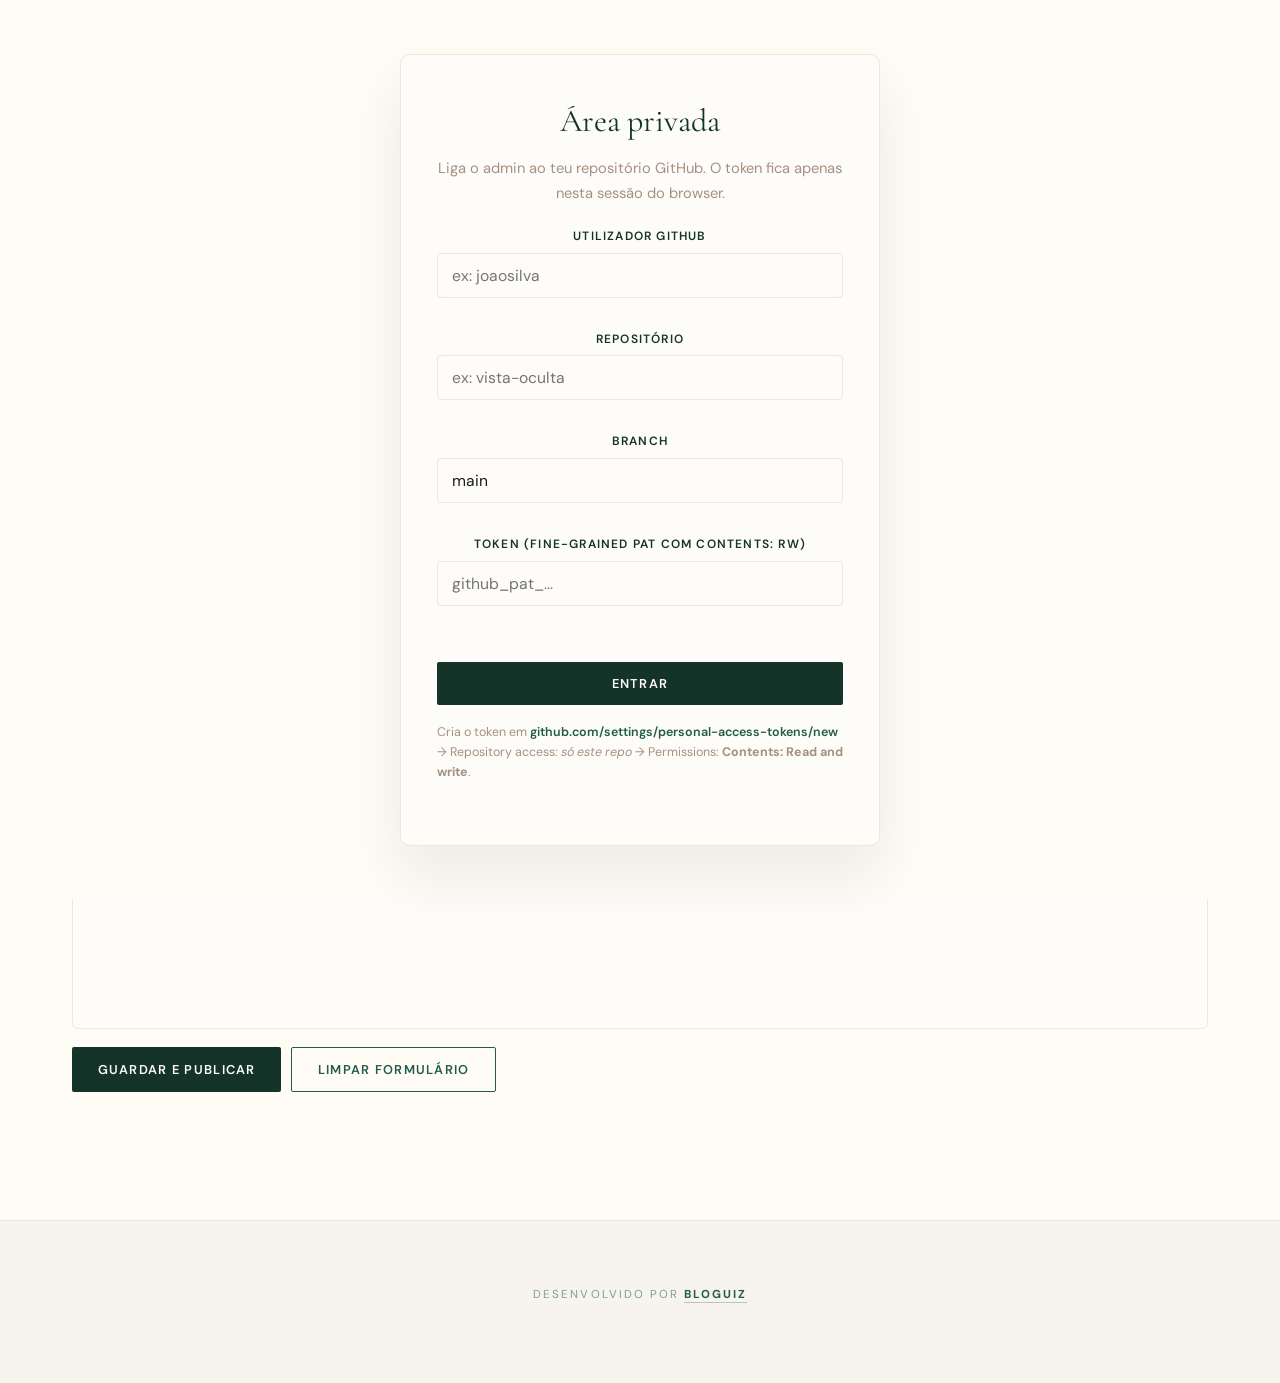
==== admin/index.html @ ffb35475 "Add files via upload primeiro blogggg" ====
<!doctype html>
<html lang="pt">
  <head>
    <meta charset="UTF-8" />
    <meta name="viewport" content="width=device-width, initial-scale=1" />
    <title>Admin — Vista Oculta</title>
    <meta name="robots" content="noindex, nofollow" />
    <link rel="preconnect" href="https://fonts.googleapis.com" />
    <link rel="preconnect" href="https://fonts.gstatic.com" crossorigin />
    <link href="https://fonts.googleapis.com/css2?family=Cormorant+Garamond:ital,wght@0,300;0,400;0,500;0,600&family=DM+Sans:ital,wght@0,400;0,500;0,600&family=Lora:ital,wght@0,400;0,600&display=swap" rel="stylesheet" />
    <link rel="stylesheet" href="../assets/style.css" />
  </head>
  <body>
    <div class="auth-gate" id="authGate">
      <div class="auth-card" style="max-width:480px">
        <h2>Área privada</h2>
        <p>Liga o admin ao teu repositório GitHub. O token fica apenas nesta sessão do browser.</p>

        <div class="form-row">
          <label for="gh-user">Utilizador GitHub</label>
          <input type="text" id="gh-user" placeholder="ex: joaosilva" autocomplete="username" />
        </div>
        <div class="form-row">
          <label for="gh-repo">Repositório</label>
          <input type="text" id="gh-repo" placeholder="ex: vista-oculta" />
        </div>
        <div class="form-row">
          <label for="gh-branch">Branch</label>
          <input type="text" id="gh-branch" placeholder="main" value="main" />
        </div>
        <div class="form-row">
          <label for="gh-token">Token (Fine-grained PAT com Contents: RW)</label>
          <input type="password" id="gh-token" placeholder="github_pat_..." autocomplete="off" />
        </div>

        <div class="auth-error" id="authError"></div>
        <button class="btn" id="authBtn" style="width:100%">Entrar</button>

        <p style="margin-top:18px;font-size:.78rem;text-align:left;line-height:1.6">
          Cria o token em
          <a href="https://github.com/settings/personal-access-tokens/new" target="_blank" rel="noopener" style="color:var(--green);font-weight:600">github.com/settings/personal-access-tokens/new</a>
          → Repository access: <em>só este repo</em> → Permissions: <strong>Contents: Read and write</strong>.
        </p>
      </div>
    </div>

    <header class="site-header scrolled">
      <div class="container">
        <div class="header-inner">
          <a href="../index.html" class="logo" aria-label="Vista Oculta">
            <img class="logo-img" src="https://cdn.jsdelivr.net/gh/bloguiz/vista-oculta-assets@main/logos/logo-vo-principal-com-texto.png" alt="Vista Oculta" />
          </a>
          <nav class="nav-main">
            <a href="../index.html" target="_blank" rel="noopener">Ver blog ↗</a>
            <button class="nav-cta" id="logoutBtn" style="background:none;cursor:pointer">Sair</button>
          </nav>
        </div>
      </div>
    </header>

    <main class="admin-shell">
      <div class="admin-tabs">
        <button class="admin-tab active" data-tab="new">Novo post</button>
        <button class="admin-tab" data-tab="list">Publicados</button>
        <button class="admin-tab" data-tab="site">Página</button>
        <button class="admin-tab" data-tab="data">Dados</button>
      </div>

      <section class="admin-panel active" id="panel-new">
        <div class="hint">
          Os posts vão <strong>diretamente para o GitHub</strong> (commit em <code>posts.json</code>).
          O site público lê via jsDelivr — atualiza em segundos.
        </div>

        <div class="form-row">
          <label for="post-title">Título</label>
          <input type="text" id="post-title" placeholder="Ex: O miradouro escondido a 20 minutos do centro" />
        </div>

        <div class="form-row">
          <label for="post-date">Data</label>
          <input type="date" id="post-date" />
        </div>

        <div class="form-row">
          <label for="post-image">Imagem de destaque (URL)</label>
          <input type="text" id="post-image" placeholder="https://cdn.jsdelivr.net/gh/USER/REPO@main/imagens/foto.jpg" />
          <div style="margin-top:8px;display:flex;gap:8px;flex-wrap:wrap">
            <button type="button" class="btn btn-secondary btn-sm" id="btn-github-destaque">📦 Enviar imagem para o GitHub</button>
          </div>
          <input type="file" id="post-image-file" accept="image/*" style="display:none" />
        </div>

        <div class="form-row">
          <label>Conteúdo</label>
          <div class="editor-toolbar" id="editor-toolbar">
            <button type="button" data-cmd="bold"><b>B</b></button>
            <button type="button" data-cmd="italic"><i>I</i></button>
            <button type="button" data-cmd="underline"><u>U</u></button>
            <span class="sep"></span>
            <button type="button" data-cmd="formatBlock" data-val="h2">H2</button>
            <button type="button" data-cmd="formatBlock" data-val="h3">H3</button>
            <button type="button" data-cmd="formatBlock" data-val="p">¶</button>
            <button type="button" data-cmd="formatBlock" data-val="blockquote">"</button>
            <span class="sep"></span>
            <button type="button" data-cmd="insertUnorderedList">• Lista</button>
            <button type="button" data-cmd="insertOrderedList">1. Lista</button>
            <span class="sep"></span>
            <button type="button" id="btn-link">🔗 Link</button>
            <button type="button" id="btn-github-img">📦 Imagem</button>
            <button type="button" id="btn-video">▶ Vídeo</button>
            <span class="sep"></span>
            <button type="button" data-cmd="removeFormat">Limpar</button>
          </div>
          <div class="editor" id="editor" contenteditable="true"></div>
          <input type="file" id="inline-image-file" accept="image/*" style="display:none" />
        </div>

        <div style="display:flex;gap:10px;flex-wrap:wrap;margin-top:16px">
          <button class="btn" id="btn-save">Guardar e publicar</button>
          <button class="btn btn-secondary" id="btn-clear">Limpar formulário</button>
        </div>
      </section>

      <section class="admin-panel" id="panel-list">
        <div class="hint">
          Estes posts estão em <code>posts.json</code> no GitHub. Editar ou remover faz commit imediato.
        </div>
        <div class="post-list" id="post-list"></div>
      </section>

      <section class="admin-panel" id="panel-site">
        <div class="hint">
          Tudo o que aparece no site público (textos, imagens, links, rodapé).
          Guardar faz commit em <code>site.json</code>.
        </div>

        <fieldset class="admin-fieldset">
          <legend>Marca</legend>
          <div class="admin-grid">
            <div class="form-row"><label for="brand-name">Nome</label><input type="text" id="brand-name" /></div>
            <div class="form-row"><label for="brand-logo">Logo (com texto)</label><input type="text" id="brand-logo" /></div>
            <div class="form-row"><label for="brand-logoIcon">Logo (ícone/rodapé)</label><input type="text" id="brand-logoIcon" /></div>
            <div class="form-row"><label for="brand-favicon">Favicon</label><input type="text" id="brand-favicon" /></div>
          </div>
        </fieldset>

        <fieldset class="admin-fieldset">
          <legend>Hero</legend>
          <div class="form-row"><label for="hero-tagline">Tagline</label><input type="text" id="hero-tagline" /></div>
          <div class="form-row"><label for="hero-title">Título (aceita HTML)</label><input type="text" id="hero-title" /></div>
          <div class="form-row"><label for="hero-description">Descrição</label><textarea id="hero-description" rows="3"></textarea></div>
          <div class="admin-grid">
            <div class="form-row"><label for="hero-cta1-label">Botão primário — texto</label><input type="text" id="hero-cta1-label" /></div>
            <div class="form-row"><label for="hero-cta1-href">Botão primário — link</label><input type="text" id="hero-cta1-href" /></div>
            <div class="form-row"><label for="hero-cta2-label">Botão secundário — texto</label><input type="text" id="hero-cta2-label" /></div>
            <div class="form-row"><label for="hero-cta2-href">Botão secundário — link</label><input type="text" id="hero-cta2-href" /></div>
          </div>
          <div class="form-row"><label for="hero-fallbackImage">Imagem de recurso</label><input type="text" id="hero-fallbackImage" /></div>
        </fieldset>

        <fieldset class="admin-fieldset">
          <legend>Secção "Todos os posts"</legend>
          <div class="form-row"><label for="posts-label">Etiqueta</label><input type="text" id="posts-label" /></div>
          <div class="form-row"><label for="posts-title">Título</label><input type="text" id="posts-title" /></div>
          <div class="form-row"><label for="posts-subtitle">Subtítulo</label><input type="text" id="posts-subtitle" /></div>
        </fieldset>

        <fieldset class="admin-fieldset">
          <legend>Sobre</legend>
          <div class="admin-grid">
            <div class="form-row"><label for="about-label">Etiqueta</label><input type="text" id="about-label" /></div>
            <div class="form-row"><label for="about-title">Título</label><input type="text" id="about-title" /></div>
            <div class="form-row"><label for="about-badge">Badge</label><input type="text" id="about-badge" /></div>
            <div class="form-row"><label for="about-ctaLabel">Texto do botão</label><input type="text" id="about-ctaLabel" /></div>
          </div>
          <div class="form-row"><label for="about-paragraphs">Parágrafos (um por linha)</label><textarea id="about-paragraphs" rows="5"></textarea></div>
          <div class="form-row"><label for="about-image">Imagem</label><input type="text" id="about-image" /></div>
        </fieldset>

        <fieldset class="admin-fieldset">
          <legend>Contacto</legend>
          <div class="admin-grid">
            <div class="form-row"><label for="contact-label">Etiqueta</label><input type="text" id="contact-label" /></div>
            <div class="form-row"><label for="contact-title">Título</label><input type="text" id="contact-title" /></div>
          </div>
          <div class="form-row"><label for="contact-description">Descrição</label><textarea id="contact-description" rows="3"></textarea></div>
          <div class="form-row"><label for="contact-email">Email</label><input type="text" id="contact-email" /></div>
        </fieldset>

        <fieldset class="admin-fieldset">
          <legend>Rodapé</legend>
          <div class="form-row"><label for="footer-tagline">Frase</label><textarea id="footer-tagline" rows="2"></textarea></div>
          <div class="admin-grid">
            <div class="form-row"><label for="footer-email">Email</label><input type="text" id="footer-email" /></div>
            <div class="form-row"><label for="footer-copyright">Copyright</label><input type="text" id="footer-copyright" /></div>
          </div>
          <div class="form-row"><label for="footer-social">Links sociais (formato: Texto|URL, um por linha)</label><textarea id="footer-social" rows="4"></textarea></div>
          <div class="form-row"><label for="footer-credits">Créditos</label><input type="text" id="footer-credits" /></div>
        </fieldset>

        <fieldset class="admin-fieldset">
          <legend>SEO</legend>
          <div class="form-row"><label for="seo-title">Título</label><input type="text" id="seo-title" /></div>
          <div class="form-row"><label for="seo-description">Descrição</label><textarea id="seo-description" rows="3"></textarea></div>
          <div class="form-row"><label for="seo-ogImage">Imagem OG</label><input type="text" id="seo-ogImage" /></div>
        </fieldset>

        <div style="display:flex;gap:10px;flex-wrap:wrap;margin-top:8px">
          <button class="btn" id="btn-site-save">Guardar e publicar</button>
          <button class="btn btn-secondary" id="btn-site-reload">Recarregar do GitHub</button>
        </div>
      </section>

      <section class="admin-panel" id="panel-data">
        <div class="hint">
          Pré-visualização dos ficheiros atualmente no GitHub. Para editar,
          usa os separadores "Novo post" e "Página".
        </div>
        <div style="display:flex;gap:10px;flex-wrap:wrap">
          <button class="btn btn-secondary" id="btn-reload">Recarregar do GitHub</button>
        </div>

        <div class="form-row" style="margin-top:24px">
          <label>posts.json</label>
          <textarea id="data-preview" style="min-height:240px;font-family:monospace;font-size:12px" readonly></textarea>
        </div>
        <div class="form-row">
          <label>site.json</label>
          <textarea id="data-preview-site" style="min-height:240px;font-family:monospace;font-size:12px" readonly></textarea>
        </div>
      </section>
    </main>

    <footer class="site-footer" style="padding:32px 0 16px">
      <div class="container">
        <div class="bloguiz-signature">
          Desenvolvido por <a href="https://bloguiz.com" target="_blank" rel="noopener">BLOGUIZ</a>
        </div>
      </div>
    </footer>

    <script src="../assets/admin.js"></script>
  </body>
</html>
---- assets/style.css ----
@charset "utf-8";
/* Vista Oculta — base adaptada do template Maison Dorée (light) */

:root {
  --cream: #fffbf5;
  --ivory: #f7f3ed;
  --warm-white: #fefcf9;
  --sand: #ede6d9;
  --gold: #b8860b;
  --gold-light: #d4a853;
  --gold-dark: #8b6914;
  --green: #1f5c4a;
  --green-dark: #14342a;
  --green-soft: #2d7a63;
  --green-tint: rgba(31, 92, 74, 0.08);
  --charcoal: #1c1c1c;
  --charcoal-soft: #3a3a3a;
  --taupe: #a69080;
  --taupe-light: #c4b5a5;

  --font-display: "Cormorant Garamond", Georgia, serif;
  --font-body: "DM Sans", -apple-system, sans-serif;

  --space-xs: 0.5rem;
  --space-sm: 1rem;
  --space-md: 2rem;
  --space-lg: 4rem;
  --space-xl: 6rem;
  --space-2xl: 8rem;

  --header-h: 96px;
}

*, *::before, *::after { margin: 0; padding: 0; box-sizing: border-box; }
html { scroll-behavior: smooth; }
body {
  font-family: var(--font-body);
  font-size: 18px;
  line-height: 1.65;
  color: var(--charcoal);
  background: var(--cream);
  -webkit-font-smoothing: antialiased;
}
img { max-width: 100%; height: auto; display: block; }
a { color: inherit; text-decoration: none; }

/* ===== Tipografia ===== */
.heading-display {
  font-family: var(--font-display);
  font-weight: 300;
  line-height: 1.1;
  letter-spacing: -0.02em;
  color: var(--green-dark);
}
.heading-editorial {
  font-family: var(--font-display);
  font-weight: 400;
  font-style: italic;
  line-height: 1.2;
}
.text-label {
  font-family: var(--font-body);
  font-size: 0.78rem;
  font-weight: 500;
  letter-spacing: 0.18em;
  text-transform: uppercase;
  color: var(--green);
}
.text-body {
  font-family: var(--font-body);
  font-size: 1.05rem;
  line-height: 1.75;
  color: var(--charcoal-soft);
}

/* ===== Layout ===== */
.container {
  width: 100%;
  max-width: 1400px;
  margin: 0 auto;
  padding: 0 var(--space-md);
}
.container--narrow { max-width: 860px; }

/* ===== Header — logo maior e mais visível, header compacto ===== */
.site-header {
  position: fixed;
  top: 0; left: 0; right: 0;
  z-index: 1000;
  padding: 0.5rem 0;
  transition: background 0.4s ease, padding 0.4s ease, box-shadow 0.4s ease;
}
.site-header::before {
  content: "";
  position: absolute;
  inset: 0;
  background: rgba(255, 251, 245, 0.78);
  backdrop-filter: blur(8px);
  -webkit-backdrop-filter: blur(8px);
  z-index: -1;
  transition: opacity 0.4s ease;
}
.site-header.scrolled {
  background: rgba(255, 251, 245, 0.98);
  backdrop-filter: blur(12px);
  -webkit-backdrop-filter: blur(12px);
  padding: 0.3rem 0;
  box-shadow: 0 1px 0 rgba(31, 92, 74, 0.06);
}
.site-header.scrolled::before { display: none; }

.header-inner {
  display: flex;
  align-items: center;
  justify-content: space-between;
  gap: 1rem;
}

.logo {
  display: inline-flex;
  align-items: center;
  gap: 0.65rem;
  text-decoration: none;
  line-height: 1;
  flex-shrink: 0;
}
.logo-img {
  height: 84px;
  width: auto;
  display: block;
  transition: height 0.35s ease, opacity 0.3s ease;
}
.site-header.scrolled .logo-img { height: 64px; }
.logo:hover .logo-img { opacity: 0.88; }

.nav-main {
  display: flex;
  align-items: center;
  gap: var(--space-lg);
}
.nav-main a:not(.nav-cta) {
  font-family: var(--font-body);
  font-size: 1rem;
  font-weight: 500;
  letter-spacing: 0.02em;
  transition: color 0.3s ease;
  color: var(--green-dark);
}
.nav-main a:not(.nav-cta):hover { color: var(--green); }

.nav-cta {
  font-family: var(--font-body);
  font-size: 0.85rem;
  font-weight: 500;
  letter-spacing: 0.1em;
  text-transform: uppercase;
  padding: 0.85rem 1.5rem;
  border: 1px solid var(--green-dark);
  color: var(--green-dark);
  transition: all 0.3s ease;
}
.nav-cta:hover { background: var(--green-dark); color: var(--cream); }

.menu-toggle {
  display: none;
  flex-direction: column;
  gap: 5px;
  background: none;
  border: none;
  cursor: pointer;
  padding: 10px;
}
.menu-toggle span { display: block; width: 24px; height: 1.5px; background: var(--green-dark); }

/* ===== Hero ===== */
.hero {
  display: grid;
  grid-template-columns: 1fr 1.2fr;
  min-height: 640px;
  height: 100vh;
  max-height: 820px;
  background: var(--cream);
  overflow: hidden;
  padding-top: var(--header-h);
}
.hero-content {
  display: flex;
  flex-direction: column;
  justify-content: center;
  padding: var(--space-md) var(--space-lg);
  padding-left: max(var(--space-md), calc((100vw - 1400px) / 2 + var(--space-md)));
}
.hero-tagline { margin-bottom: var(--space-sm); }
.hero-title { font-size: clamp(2.5rem, 4.5vw, 4rem); margin-bottom: var(--space-sm); }
.hero-title em { font-style: italic; color: var(--green); }
.hero-description { max-width: 420px; margin-bottom: var(--space-md); }
.hero-actions { display: flex; align-items: center; gap: var(--space-md); }

.btn-primary {
  display: inline-flex;
  align-items: center;
  gap: var(--space-sm);
  font-family: var(--font-body);
  font-size: 0.85rem;
  font-weight: 500;
  letter-spacing: 0.1em;
  text-transform: uppercase;
  padding: 1.05rem 2.15rem;
  background: var(--green-dark);
  color: var(--cream);
  border: none;
  cursor: pointer;
  transition: background 0.3s ease;
}
.btn-primary:hover { background: var(--green); }

.btn-text {
  font-family: var(--font-body);
  font-size: 0.95rem;
  font-weight: 500;
  color: var(--green-dark);
  position: relative;
}
.btn-text::after { content: "→"; margin-left: 0.5rem; transition: margin-left 0.3s ease; }
.btn-text:hover::after { margin-left: 0.75rem; }

.hero-image {
  position: relative;
  overflow: hidden;
  clip-path: polygon(15% 0, 100% 0, 100% 100%, 0 100%);
}
.hero-slide { position: absolute; inset: 0; opacity: 0; transition: opacity 1s ease-in-out; }
.hero-slide.active { opacity: 1; }
.hero-slide img { width: 100%; height: 100%; object-fit: cover; }

.hero-image-overlay {
  position: absolute;
  bottom: var(--space-lg);
  left: var(--space-lg);
  background: var(--warm-white);
  padding: var(--space-md);
  max-width: 300px;
  z-index: 10;
  border-left: 3px solid var(--green);
}
.overlay-title {
  font-family: var(--font-display);
  font-size: 1.3rem;
  font-weight: 400;
  color: var(--green-dark);
  margin-bottom: var(--space-xs);
  transition: opacity 0.5s ease;
}
.overlay-price {
  font-family: var(--font-body);
  font-size: 0.85rem;
  color: var(--green);
  font-weight: 500;
  letter-spacing: 0.1em;
  text-transform: uppercase;
  transition: opacity 0.5s ease;
}

/* ===== Featured post ===== */
.featured-piece { padding: var(--space-2xl) 0; background: var(--ivory); }
.featured-grid {
  display: grid;
  grid-template-columns: 1.3fr 1fr;
  gap: var(--space-xl);
  align-items: center;
}
.featured-image-wrapper { position: relative; }
.featured-image { aspect-ratio: 4/5; overflow: hidden; border-radius: 6px; }
.featured-image img { width: 100%; height: 100%; object-fit: cover; transition: transform 0.8s ease; }
.featured-image-wrapper:hover .featured-image img { transform: scale(1.03); }
.featured-badge {
  position: absolute;
  top: var(--space-md);
  left: var(--space-md);
  background: var(--green);
  color: var(--cream);
  font-family: var(--font-body);
  font-size: 0.7rem;
  font-weight: 500;
  letter-spacing: 0.15em;
  text-transform: uppercase;
  padding: 0.5rem 1rem;
}
.featured-content { padding-right: var(--space-lg); }
.featured-label { margin-bottom: var(--space-sm); }
.featured-title { font-size: clamp(2.5rem, 4vw, 3.75rem); margin-bottom: var(--space-md); }
.featured-description { margin-bottom: var(--space-md); }

.featured-details {
  display: flex;
  flex-direction: column;
  gap: var(--space-sm);
  margin-bottom: var(--space-lg);
  padding: var(--space-md) 0;
  border-top: 1px solid var(--taupe-light);
  border-bottom: 1px solid var(--taupe-light);
}
.detail-row { display: flex; justify-content: space-between; font-size: 1rem; }
.detail-label { color: var(--taupe); }
.detail-value { font-weight: 500; color: var(--green-dark); }

/* ===== Grid de posts ===== */
.collections { padding: var(--space-2xl) 0; background: var(--cream); }
.section-header {
  display: flex;
  justify-content: space-between;
  align-items: flex-end;
  margin-bottom: var(--space-xl);
}
.section-header-left { max-width: 560px; }
.section-title { font-size: clamp(2rem, 3.5vw, 3rem); margin-bottom: var(--space-sm); }
.section-subtitle { color: var(--taupe); }

.posts-grid {
  display: grid;
  grid-template-columns: repeat(3, 1fr);
  gap: var(--space-lg) var(--space-md);
}
.post-card {
  display: flex;
  flex-direction: column;
  background: var(--warm-white);
  border: 1px solid var(--sand);
  border-radius: 8px;
  overflow: hidden;
  transition: transform 0.3s ease, box-shadow 0.3s ease;
}
.post-card:hover { transform: translateY(-4px); box-shadow: 0 20px 40px rgba(20, 52, 42, 0.08); }
.post-card-image { aspect-ratio: 16/10; overflow: hidden; background: var(--ivory); }
.post-card-image img { width: 100%; height: 100%; object-fit: cover; transition: transform 0.6s ease; }
.post-card:hover .post-card-image img { transform: scale(1.04); }
.post-card-body { padding: var(--space-md); display: flex; flex-direction: column; flex: 1; }
.post-card-meta {
  font-family: var(--font-body);
  font-size: 0.75rem;
  font-weight: 500;
  letter-spacing: 0.15em;
  text-transform: uppercase;
  color: var(--green);
  margin-bottom: var(--space-xs);
}
.post-card h3 {
  font-family: var(--font-display);
  font-size: 1.55rem;
  font-weight: 400;
  line-height: 1.25;
  color: var(--green-dark);
  margin-bottom: var(--space-sm);
}
.post-card p {
  font-size: 0.98rem;
  color: var(--charcoal-soft);
  line-height: 1.65;
  flex: 1;
  display: -webkit-box;
  -webkit-line-clamp: 3;
  -webkit-box-orient: vertical;
  overflow: hidden;
}
.post-card .read-more {
  display: inline-block;
  margin-top: var(--space-md);
  font-family: var(--font-body);
  font-size: 0.78rem;
  font-weight: 600;
  letter-spacing: 0.15em;
  text-transform: uppercase;
  color: var(--green);
}
.post-card .read-more::after { content: " →"; transition: margin-left 0.3s; }
.post-card:hover .read-more::after { margin-left: 0.35rem; }

/* ===== Post individual ===== */
.post-hero {
  background: var(--ivory);
  padding: calc(var(--header-h) + var(--space-lg)) 0 var(--space-xl);
  text-align: center;
}
.post-hero .text-label { margin-bottom: var(--space-sm); }
.post-hero h1 {
  font-family: var(--font-display);
  font-size: clamp(2.25rem, 4.5vw, 3.75rem);
  font-weight: 300;
  line-height: 1.15;
  color: var(--green-dark);
  max-width: 900px;
  margin: 0 auto var(--space-md);
  letter-spacing: -0.02em;
}
.post-hero .post-meta {
  font-family: var(--font-body);
  font-size: 0.8rem;
  font-weight: 500;
  letter-spacing: 0.15em;
  text-transform: uppercase;
  color: var(--taupe);
}
.post-hero-image { max-width: 1100px; margin: -2rem auto 0; padding: 0 var(--space-md); }
.post-hero-image img { width: 100%; aspect-ratio: 16/9; object-fit: cover; border-radius: 8px; }
.post-body {
  padding: var(--space-xl) 0 var(--space-2xl);
  font-family: "Lora", Georgia, serif;
  font-size: 1.18rem;
  line-height: 1.85;
  color: var(--charcoal-soft);
}
.post-body p { margin: 0 0 1.4em; }
.post-body h2 {
  font-family: var(--font-display);
  font-size: 2rem;
  font-weight: 400;
  color: var(--green-dark);
  margin: 2em 0 0.6em;
}
.post-body h3 {
  font-family: var(--font-display);
  font-size: 1.5rem;
  font-weight: 500;
  color: var(--green-dark);
  margin: 1.8em 0 0.5em;
}
.post-body img { border-radius: 6px; margin: 1.5em 0; }
.post-body iframe {
  width: 100%; max-width: 100%;
  aspect-ratio: 16/9; border: 0; border-radius: 6px; margin: 1.5em 0;
}
.post-body a {
  color: var(--green);
  text-decoration: underline;
  text-decoration-thickness: 1px;
  text-underline-offset: 3px;
  text-decoration-color: rgba(31, 92, 74, 0.35);
}
.post-body blockquote {
  border-left: 3px solid var(--green);
  padding: 8px 0 8px 22px;
  margin: 1.5em 0;
  font-style: italic;
  color: var(--green-dark);
}
.post-body ul, .post-body ol { margin: 1em 0 1.4em 1.5em; }
.post-body li { margin-bottom: 0.4em; }

.post-footer-nav { padding-bottom: var(--space-2xl); text-align: center; }

.empty-state { text-align: center; padding: var(--space-2xl) var(--space-md); color: var(--taupe); }
.empty-state h2 {
  font-family: var(--font-display);
  font-size: 2rem;
  font-weight: 400;
  color: var(--green-dark);
  margin-bottom: var(--space-sm);
}

/* ===== Footer ===== */
.site-footer {
  background: var(--ivory);
  color: var(--charcoal);
  padding: var(--space-xl) 0 var(--space-md);
  border-top: 1px solid var(--sand);
}
.footer-grid {
  display: grid;
  grid-template-columns: 1.6fr 1fr 1fr 1.2fr;
  gap: var(--space-lg);
  margin-bottom: var(--space-lg);
  padding-bottom: var(--space-lg);
  border-bottom: 1px solid var(--sand);
}
.footer-logo-wrap {
  display: inline-flex;
  align-items: center;
  gap: 0.6rem;
  margin-bottom: var(--space-sm);
}
.footer-logo-img { height: 76px; width: auto; display: block; }
.footer-tagline {
  font-size: 0.98rem;
  color: var(--taupe);
  line-height: 1.7;
  margin-bottom: var(--space-md);
}
.footer-contact-info p { font-size: 0.92rem; color: var(--charcoal-soft); margin-bottom: 0.35rem; }
.footer-contact-info a { color: var(--green); transition: color 0.3s; }
.footer-contact-info a:hover { color: var(--green-dark); }

.footer-column-title {
  font-family: var(--font-body);
  font-size: 0.78rem;
  font-weight: 500;
  letter-spacing: 0.15em;
  text-transform: uppercase;
  color: var(--green);
  margin-bottom: var(--space-md);
}
.footer-links { list-style: none; }
.footer-links li { margin-bottom: 0.75rem; }
.footer-links a { font-size: 0.95rem; color: var(--charcoal-soft); transition: color 0.3s; }
.footer-links a:hover { color: var(--green); }
.footer-about p { font-size: 0.92rem; color: var(--taupe); line-height: 1.7; margin-bottom: var(--space-sm); }
.footer-about a { color: var(--green); transition: color 0.3s; }
.footer-about a:hover { color: var(--green-dark); }

.footer-bottom {
  display: flex;
  justify-content: space-between;
  align-items: center;
  flex-wrap: wrap;
  gap: var(--space-md);
}
.footer-copyright { font-size: 0.85rem; color: var(--taupe); }
.footer-copyright a { color: var(--green); font-weight: 500; }
.footer-social { display: flex; gap: var(--space-md); }
.footer-social a { font-size: 0.85rem; color: var(--taupe); transition: color 0.3s; }
.footer-social a:hover { color: var(--green); }

.bloguiz-signature {
  text-align: center;
  padding: var(--space-md) 0 var(--space-lg);
  font-family: var(--font-body);
  font-size: 0.72rem;
  letter-spacing: 0.18em;
  text-transform: uppercase;
  color: rgba(31, 92, 74, 0.55);
}
.bloguiz-signature a {
  color: var(--green);
  font-weight: 700;
  border-bottom: 1px solid rgba(31, 92, 74, 0.3);
}
.bloguiz-signature .heart { color: #c96a4a; margin: 0 4px; }

/* ===== Admin ===== */
.admin-shell {
  max-width: 1200px;
  margin: 0 auto;
  padding: calc(var(--header-h) + var(--space-md)) var(--space-md) var(--space-2xl);
}
.admin-tabs {
  display: flex;
  flex-wrap: wrap;
  gap: 6px;
  margin-bottom: var(--space-lg);
  border-bottom: 1px solid var(--sand);
}
.admin-tab {
  background: none;
  border: 0;
  cursor: pointer;
  font-family: var(--font-body);
  font-size: 0.82rem;
  font-weight: 600;
  text-transform: uppercase;
  letter-spacing: 0.12em;
  padding: 12px 18px;
  color: var(--taupe);
  border-bottom: 2px solid transparent;
}
.admin-tab.active { color: var(--green); border-bottom-color: var(--green); }
.admin-panel { display: none; }
.admin-panel.active { display: block; }

.admin-fieldset {
  border: 1px solid var(--sand);
  border-radius: 8px;
  padding: 22px 24px 18px;
  margin-bottom: 20px;
  background: var(--warm-white);
}
.admin-fieldset > legend {
  font-family: var(--font-body);
  font-size: 0.75rem;
  font-weight: 700;
  letter-spacing: 0.16em;
  text-transform: uppercase;
  color: var(--green);
  padding: 0 8px;
}
.admin-grid { display: grid; grid-template-columns: 1fr 1fr; gap: 16px; }
.admin-grid .form-row { margin-bottom: 0; }
@media (max-width: 700px) { .admin-grid { grid-template-columns: 1fr; } }

.btn {
  font-family: var(--font-body);
  font-size: 0.8rem;
  font-weight: 600;
  text-transform: uppercase;
  letter-spacing: 0.1em;
  padding: 0.8rem 1.6rem;
  border-radius: 2px;
  border: 0;
  cursor: pointer;
  background: var(--green-dark);
  color: var(--cream);
  transition: background 0.2s;
}
.btn:hover { background: var(--green); }
.btn-secondary { background: transparent; color: var(--green); border: 1px solid var(--green); }
.btn-secondary:hover { background: var(--green-tint); }
.btn-danger { background: #b34a3a; }
.btn-danger:hover { background: #8f3729; }
.btn-sm { padding: 0.5rem 0.9rem; font-size: 0.72rem; }

.form-row { margin-bottom: 18px; }
.form-row label {
  display: block;
  font-family: var(--font-body);
  font-size: 0.75rem;
  font-weight: 600;
  letter-spacing: 0.1em;
  color: var(--green-dark);
  margin-bottom: 6px;
  text-transform: uppercase;
}
.form-row input[type="text"],
.form-row input[type="url"],
.form-row input[type="date"],
.form-row input[type="password"],
.form-row textarea,
.form-row select {
  width: 100%;
  padding: 11px 14px;
  border: 1px solid var(--sand);
  border-radius: 4px;
  font-family: var(--font-body);
  font-size: 0.98rem;
  background: var(--warm-white);
  color: var(--charcoal);
}
.form-row textarea { min-height: 80px; font-family: "Lora", serif; font-size: 1rem; resize: vertical; }
.form-row input:focus, .form-row textarea:focus {
  outline: 2px solid rgba(31, 92, 74, 0.2);
  border-color: var(--green);
}

.editor-toolbar {
  display: flex;
  flex-wrap: wrap;
  gap: 4px;
  padding: 8px;
  background: var(--warm-white);
  border: 1px solid var(--sand);
  border-bottom: 0;
  border-radius: 6px 6px 0 0;
}
.editor-toolbar button {
  background: none;
  border: 0;
  padding: 7px 11px;
  border-radius: 4px;
  cursor: pointer;
  font-family: var(--font-body);
  font-size: 0.85rem;
  font-weight: 600;
  color: var(--green-dark);
}
.editor-toolbar button:hover { background: var(--green-tint); }
.editor-toolbar .sep { width: 1px; background: var(--sand); margin: 6px 4px; }

.editor {
  min-height: 340px;
  padding: 22px 26px;
  background: var(--warm-white);
  border: 1px solid var(--sand);
  border-radius: 0 0 6px 6px;
  font-family: "Lora", serif;
  font-size: 1.05rem;
  line-height: 1.8;
  color: var(--charcoal);
  outline: none;
}
.editor:focus { border-color: var(--green); }
.editor img { max-width: 100%; border-radius: 6px; margin: 12px 0; }
.editor blockquote { border-left: 3px solid var(--green); padding-left: 16px; color: var(--green-dark); font-style: italic; }

.post-list { display: grid; gap: 10px; margin-top: 20px; }
.post-row {
  display: grid;
  grid-template-columns: 1fr auto;
  gap: 16px;
  align-items: center;
  padding: 14px 18px;
  background: var(--warm-white);
  border: 1px solid var(--sand);
  border-radius: 6px;
}
.post-row h4 {
  font-family: var(--font-display);
  font-size: 1.15rem;
  font-weight: 500;
  color: var(--green-dark);
  margin: 0;
}
.post-row .meta {
  font-family: var(--font-body);
  font-size: 0.75rem;
  letter-spacing: 0.1em;
  text-transform: uppercase;
  color: var(--taupe);
  margin-top: 4px;
}
.post-row .actions { display: flex; gap: 6px; }

.hint {
  background: var(--green-tint);
  border-left: 3px solid var(--green);
  padding: 14px 18px;
  border-radius: 0 6px 6px 0;
  font-family: var(--font-body);
  font-size: 0.85rem;
  color: var(--green-dark);
  margin-bottom: 20px;
  line-height: 1.55;
}
.hint code { background: rgba(31, 92, 74, 0.12); padding: 2px 6px; border-radius: 3px; font-size: 0.9em; }

/* ===== Login gate ===== */
.auth-gate {
  position: fixed;
  inset: 0;
  background: var(--cream);
  z-index: 9999;
  display: flex;
  align-items: center;
  justify-content: center;
  padding: 24px;
}
.auth-gate.hidden { display: none; }
.auth-card {
  background: var(--warm-white);
  border: 1px solid var(--sand);
  border-radius: 10px;
  padding: 40px 36px;
  width: 100%;
  max-width: 420px;
  box-shadow: 0 30px 60px rgba(20, 52, 42, 0.08);
  text-align: center;
}
.auth-card h2 {
  font-family: var(--font-display);
  font-size: 2rem;
  font-weight: 400;
  color: var(--green-dark);
  margin-bottom: 8px;
}
.auth-card p { color: var(--taupe); font-size: 0.92rem; margin-bottom: 22px; }
.auth-card input {
  width: 100%;
  padding: 13px 16px;
  border: 1px solid var(--sand);
  border-radius: 4px;
  font-family: var(--font-body);
  font-size: 1rem;
  background: var(--cream);
  color: var(--charcoal);
  margin-bottom: 14px;
}
.auth-card input:focus { outline: 2px solid rgba(31, 92, 74, 0.2); border-color: var(--green); }
.auth-error { color: #b34a3a; font-size: 0.85rem; min-height: 20px; margin-bottom: 4px; }

/* ===== Mobile nav ===== */
.mobile-overlay {
  position: fixed; inset: 0;
  background: rgba(20, 52, 42, 0.4);
  z-index: 1999;
  opacity: 0; visibility: hidden;
  transition: opacity 0.4s, visibility 0.4s;
}
.mobile-overlay.active { opacity: 1; visibility: visible; }
.mobile-nav {
  position: fixed;
  top: 0; right: -100%;
  width: 100%;
  max-width: 400px;
  height: 100dvh;
  background: var(--warm-white);
  z-index: 2000;
  padding: var(--space-xl) var(--space-md);
  transition: right 0.4s ease;
  display: flex;
  flex-direction: column;
  overflow-y: auto;
}
.mobile-nav.active { right: 0; }
.mobile-nav-close {
  position: absolute;
  top: var(--space-md);
  right: var(--space-md);
  background: none;
  border: 0;
  font-size: 1.5rem;
  cursor: pointer;
  color: var(--green-dark);
}
.mobile-nav-links { list-style: none; margin-top: var(--space-xl); }
.mobile-nav-links li { margin-bottom: var(--space-md); }
.mobile-nav-links a {
  font-family: var(--font-display);
  font-size: 1.9rem;
  font-weight: 400;
  color: var(--green-dark);
}
.mobile-nav-links a:hover { color: var(--green); }

/* ===== Responsive ===== */
@media (max-width: 1100px) {
  .nav-main { gap: var(--space-md); }
  .nav-main a:not(.nav-cta) { font-size: 0.9rem; }
  .nav-cta { font-size: 0.75rem; padding: 0.7rem 1.1rem; }
  .posts-grid { grid-template-columns: repeat(2, 1fr); }
  .logo-img { height: 74px; }
  .site-header.scrolled .logo-img { height: 58px; }
}
@media (max-width: 860px) {
  .nav-main { display: none; }
  .menu-toggle { display: flex; }
  .hero {
    grid-template-columns: 1fr;
    height: auto;
    max-height: none;
    padding-top: var(--header-h);
  }
  .hero-content {
    padding: var(--space-lg) var(--space-md);
    order: 2;
  }
  .hero-image { order: 1; height: 380px; clip-path: none; }
  .hero-image-overlay { display: none; }
  .featured-grid { grid-template-columns: 1fr; }
  .featured-content { padding-right: 0; order: 2; }
  .featured-image-wrapper { order: 1; }
  .posts-grid { grid-template-columns: 1fr; }
  .footer-grid { grid-template-columns: 1fr 1fr; }
  .footer-brand { grid-column: 1/-1; }
  .footer-bottom { flex-direction: column; text-align: center; }
  .logo-img { height: 68px; }
  .site-header.scrolled .logo-img { height: 56px; }
}
@media (max-width: 576px) {
  :root { --space-lg: 3rem; --space-xl: 4rem; --space-2xl: 5rem; }
  .hero-actions { flex-direction: column; align-items: flex-start; }
  .footer-grid { grid-template-columns: 1fr; }
  .post-row { grid-template-columns: 1fr; }
  .logo-img { height: 56px; }
  .site-header.scrolled .logo-img { height: 48px; }
  .footer-logo-img { height: 60px; }
  .admin-shell { padding-top: calc(var(--header-h) + 16px); }
}
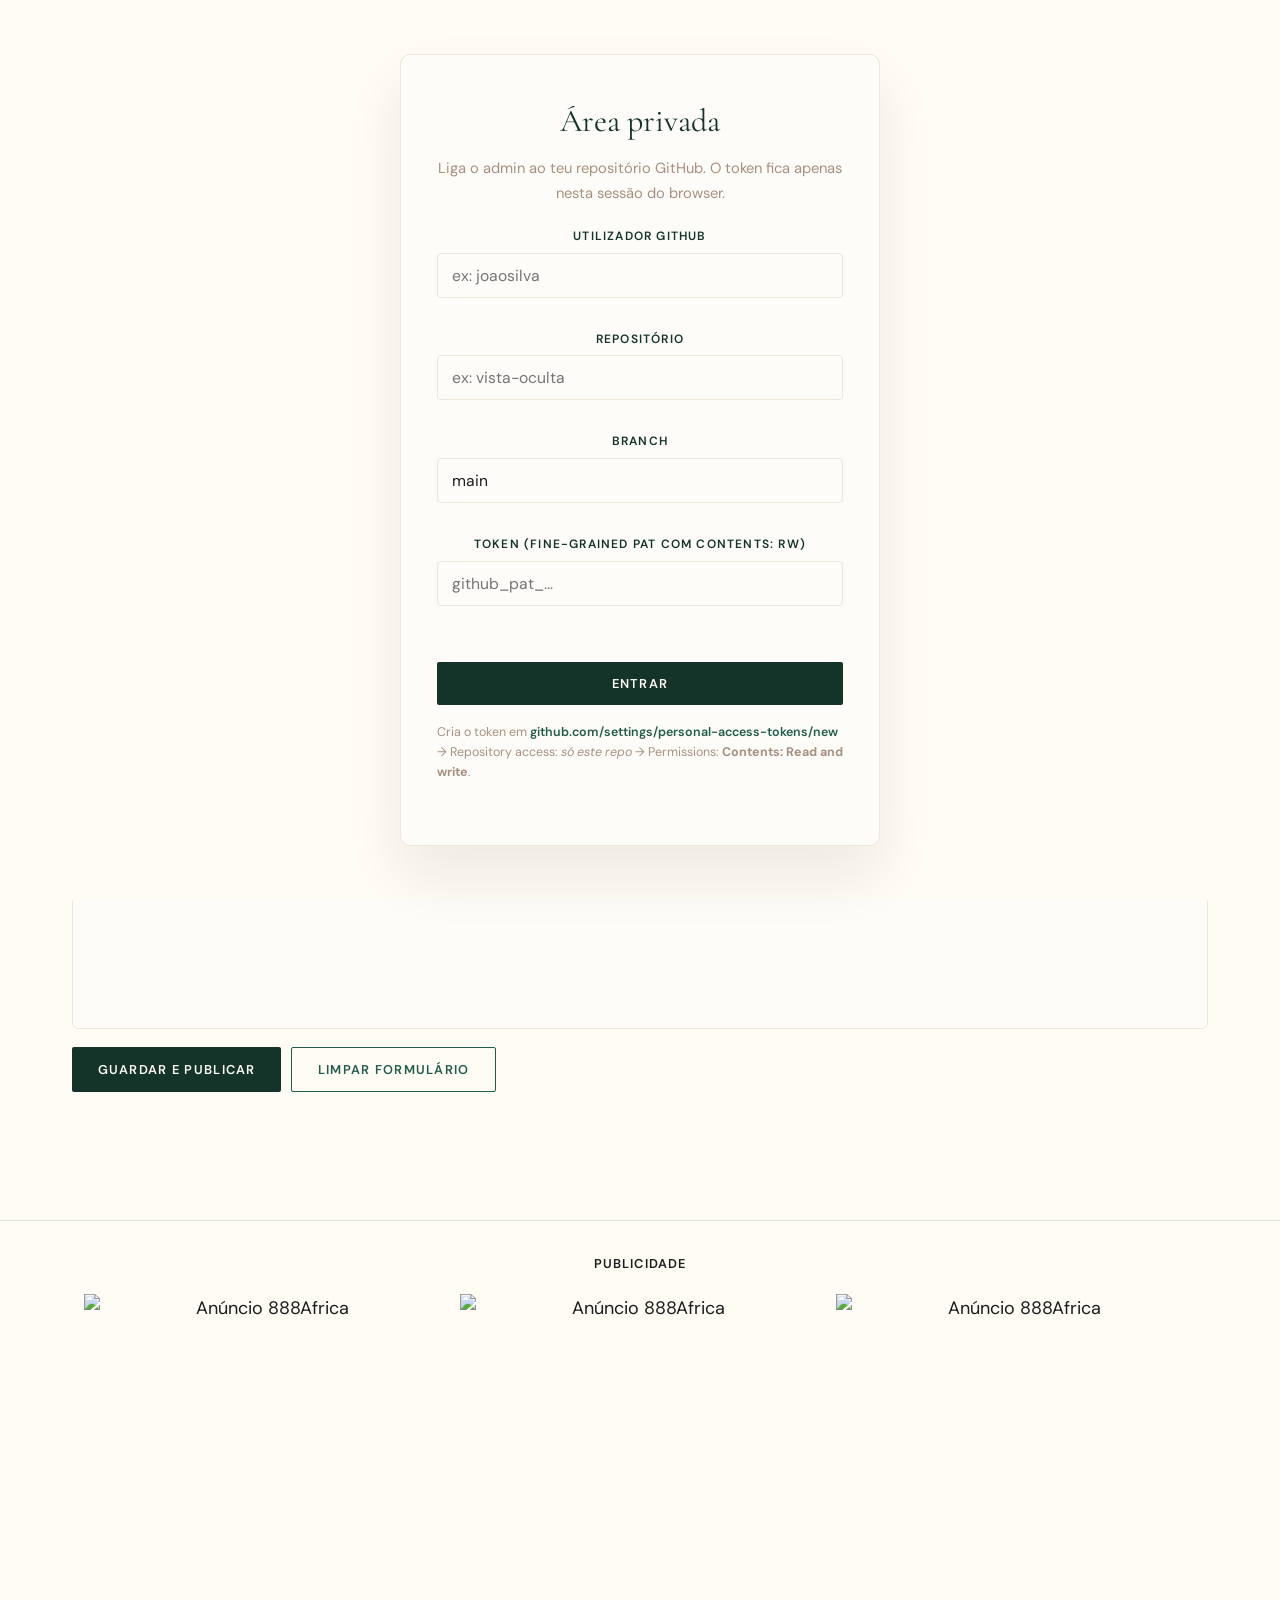
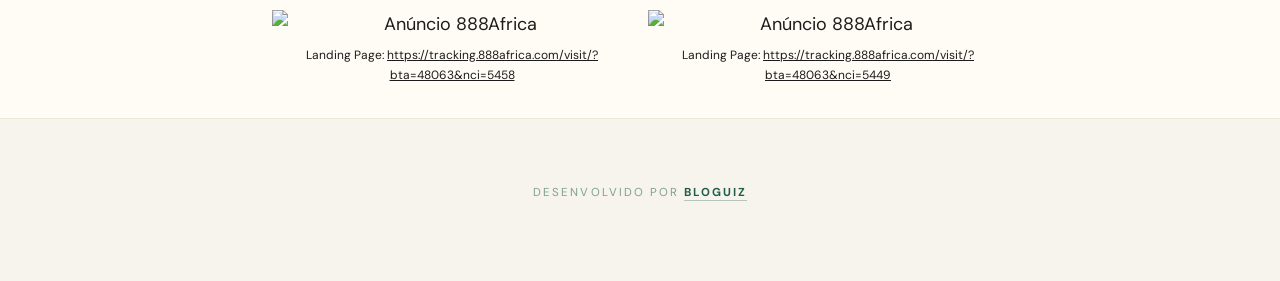
==== commit df9f384d: "888 ADS" ====
--- a/admin/index.html
+++ b/admin/index.html
@@ -241,5 +241,6 @@
     </footer>
 
     <script src="../assets/admin.js"></script>
+    <script src="/assets/ads.js"></script>
   </body>
 </html>
--- a/assets/style.css
+++ b/assets/style.css
@@ -71,6 +71,9 @@
   font-size: 1.05rem;
   line-height: 1.75;
   color: var(--charcoal-soft);
+  text-align: justify;
+text-justify: inter-word;
+hyphens: auto;   
 }
 
 /* ===== Layout ===== */
@@ -850,4 +853,4 @@
   .site-header.scrolled .logo-img { height: 48px; }
   .footer-logo-img { height: 60px; }
   .admin-shell { padding-top: calc(var(--header-h) + 16px); }
-}+}
